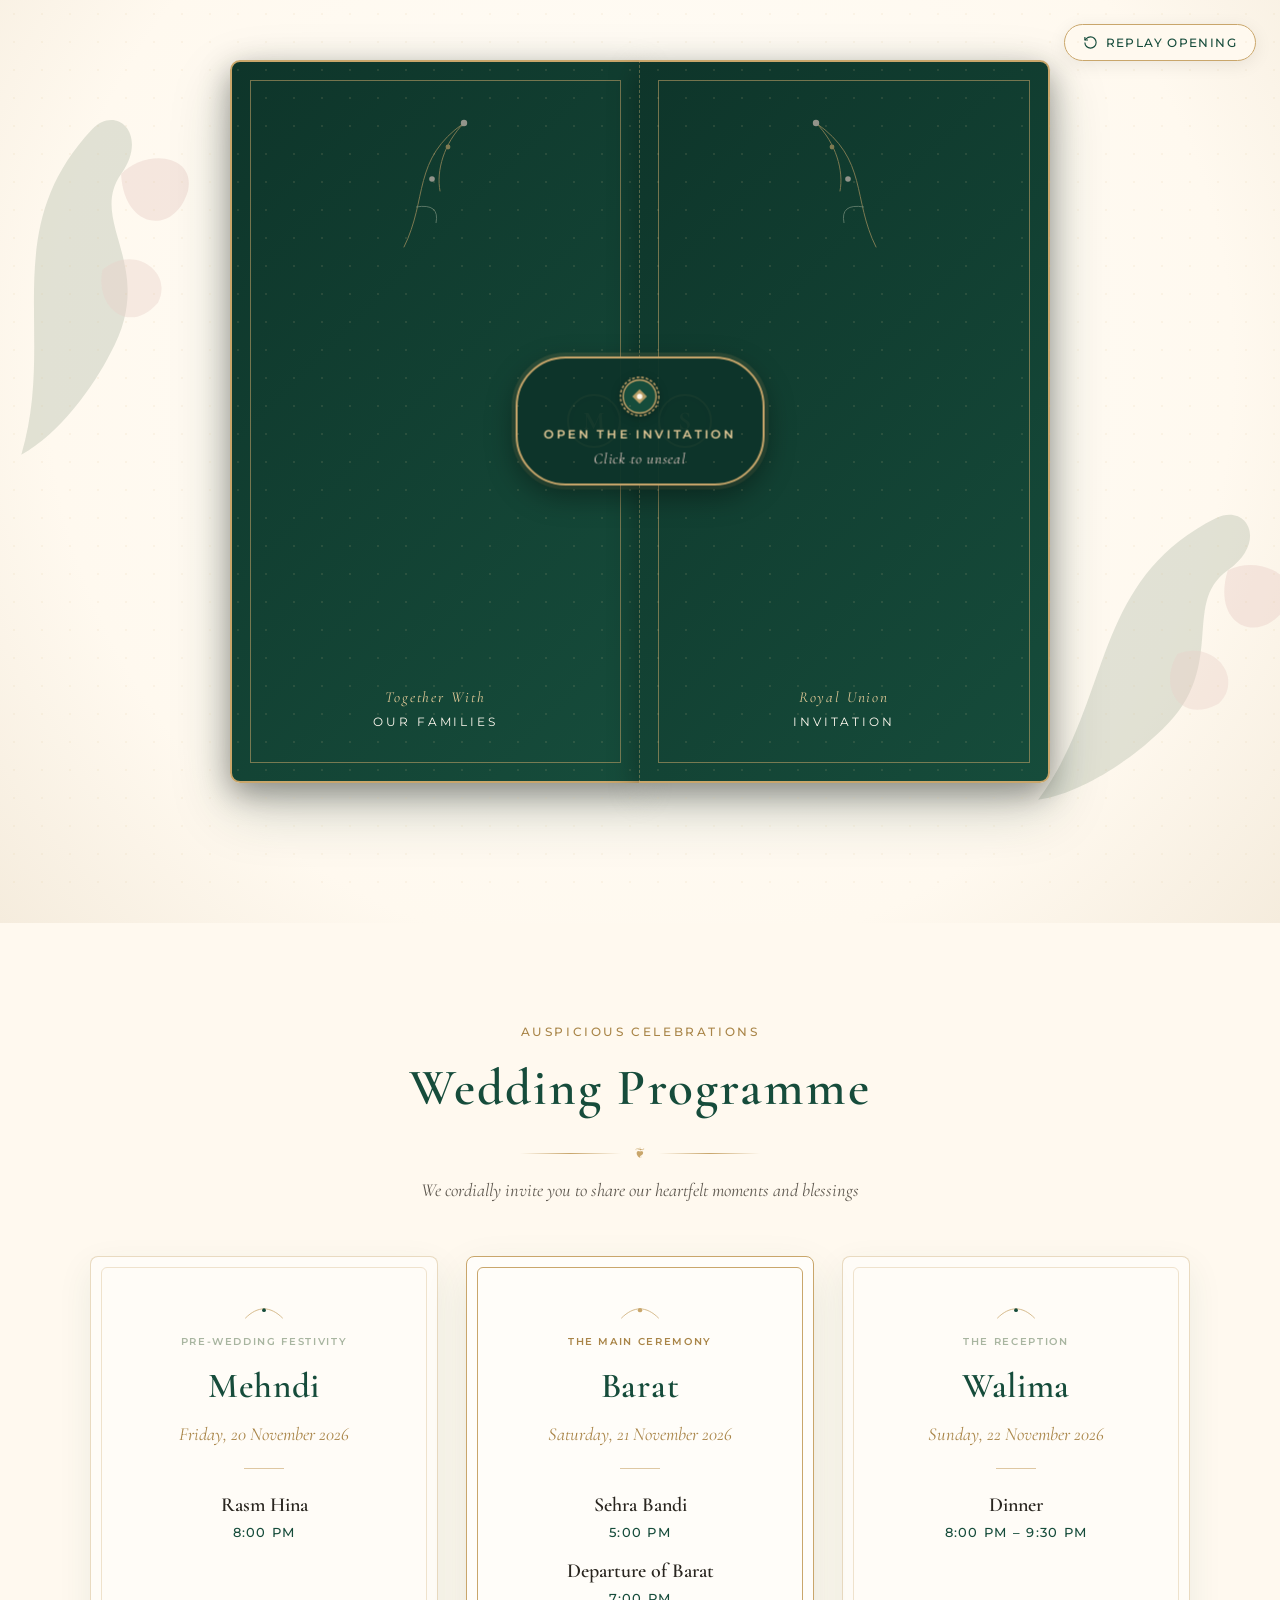
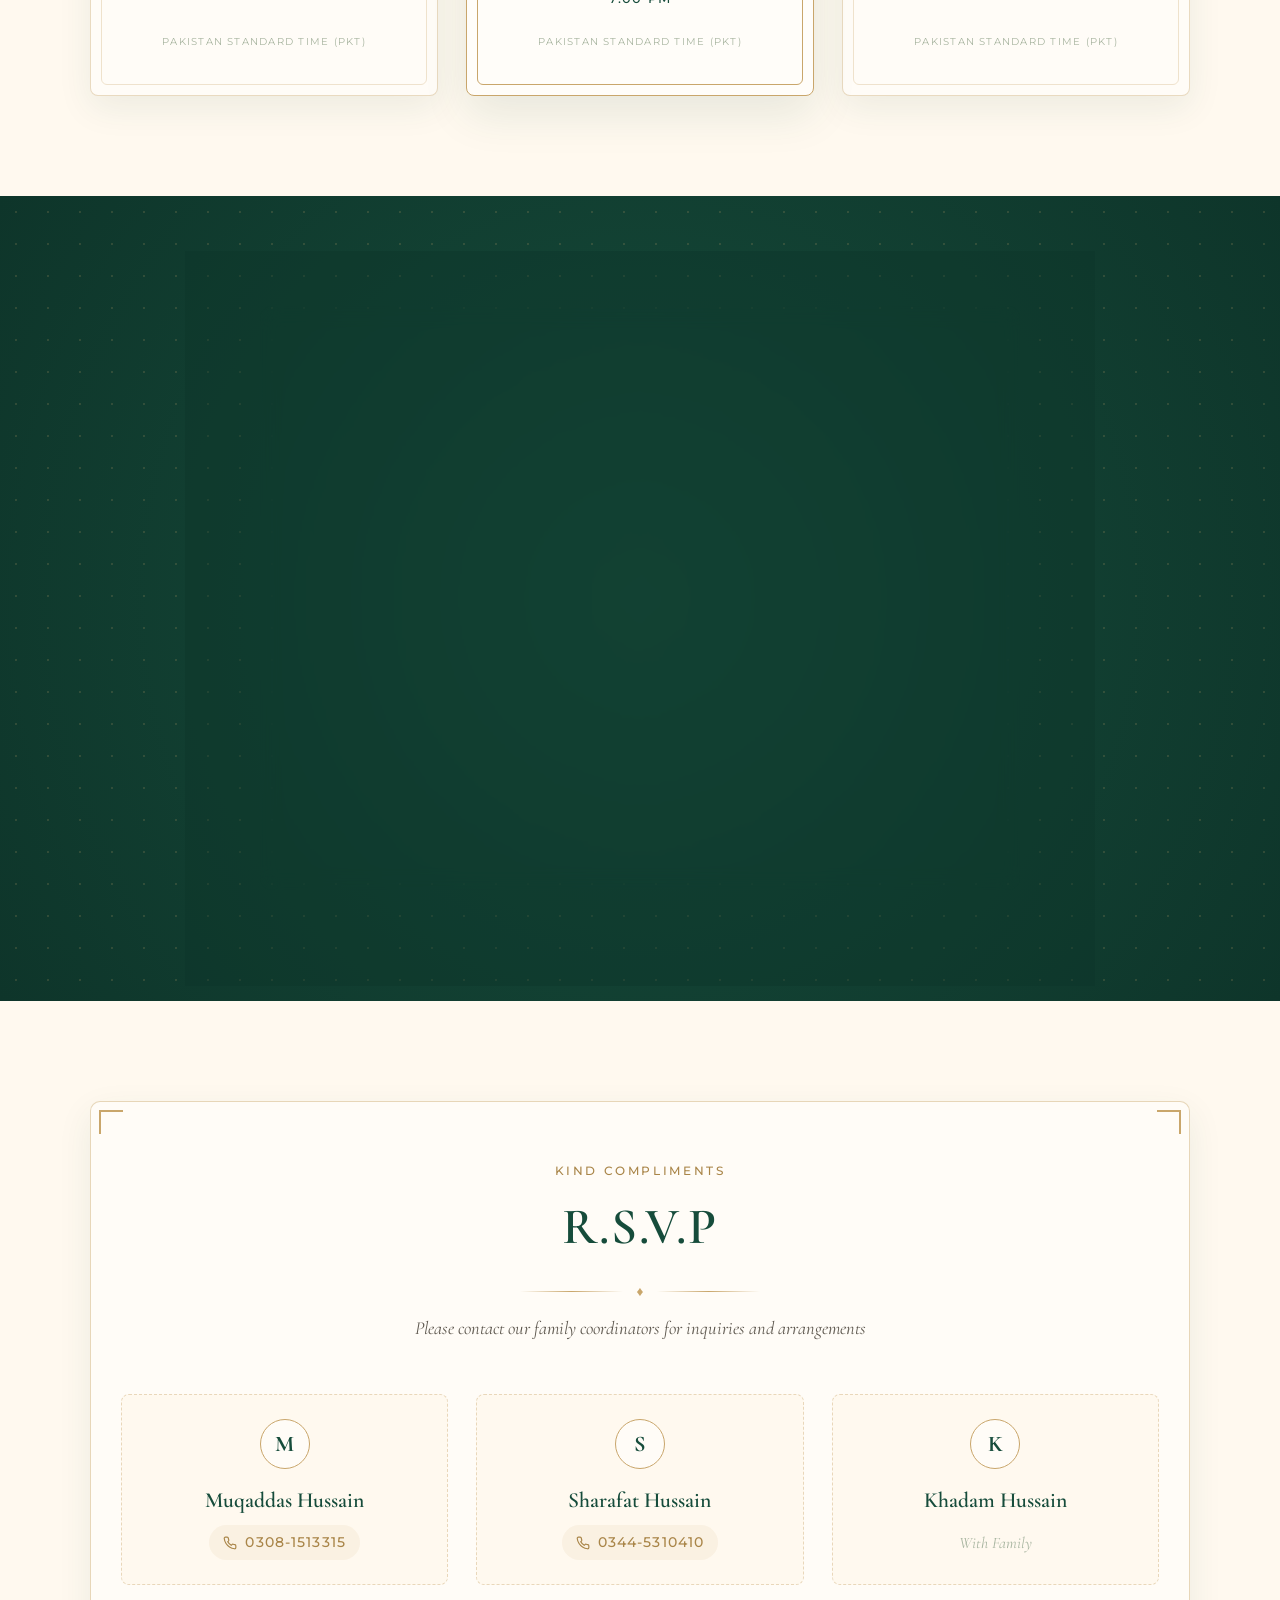
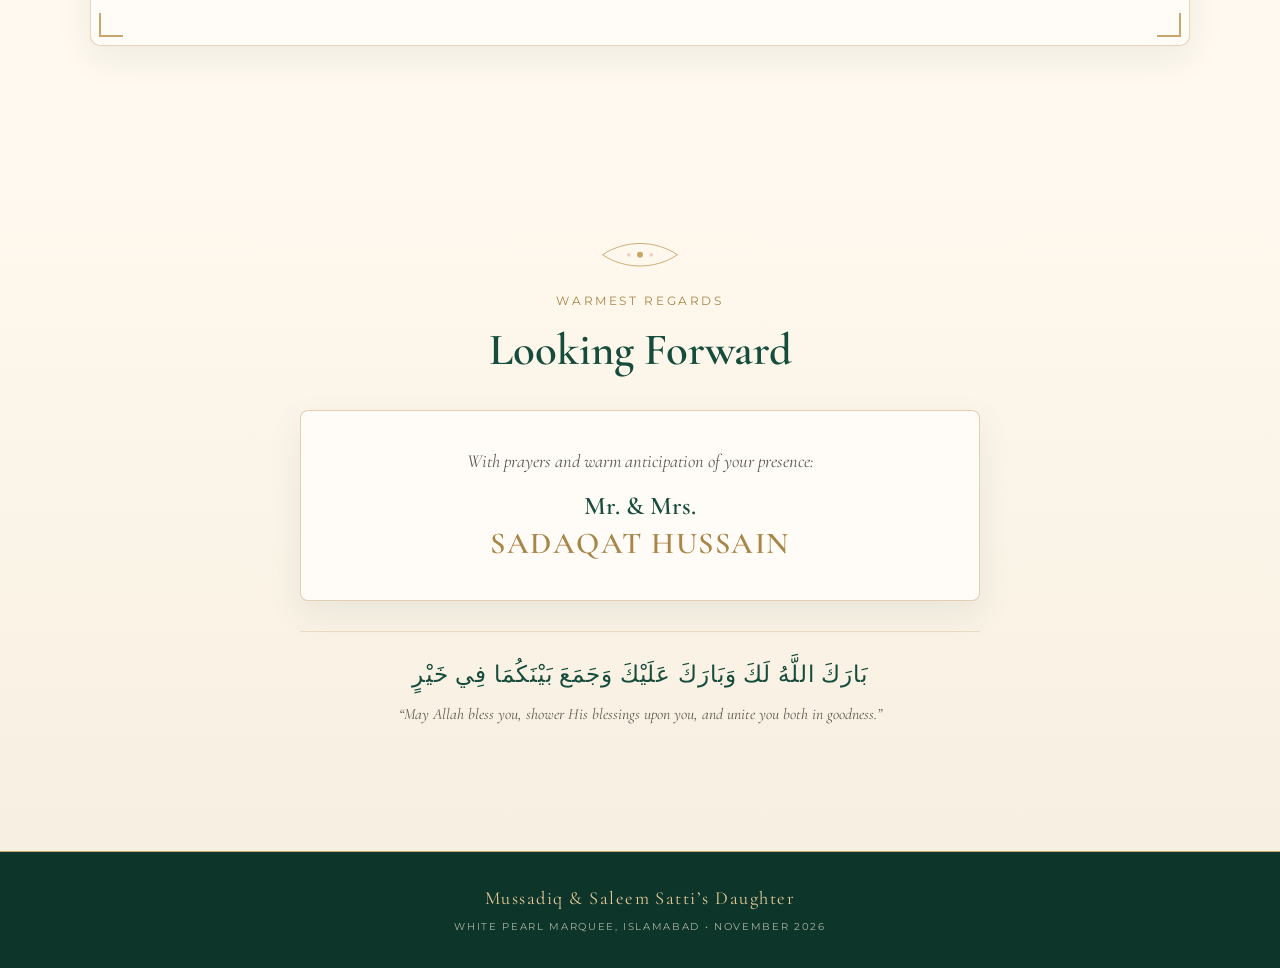
==== public/standalone.html @ 5879bff0 "feat: initialize luxury wedding invitation app Setup project foundation with Vite, React, TypeScript" ====
<!DOCTYPE html>
<html lang="en">
<head>
  <meta charset="UTF-8">
  <meta name="viewport" content="width=device-width, initial-scale=1.0">
  <title>Wedding Invitation — Mussadiq Hussain & D/o Saleem Satti</title>
  <meta name="description" content="Wedding invitation of Mussadiq Hussain and D/o Saleem Satti, hosted by Mr. & Mrs. Sadaqat Hussain in Islamabad.">
  
  <!-- Google Fonts -->
  <link rel="preconnect" href="https://fonts.googleapis.com">
  <link rel="preconnect" href="https://fonts.gstatic.com" crossorigin>
  <link href="https://fonts.googleapis.com/css2?family=Cormorant+Garamond:ital,wght@0,400;0,500;0,600;0,700;1,400&family=Great+Vibes&family=Montserrat:wght@300;400;500;600&display=swap" rel="stylesheet">
  
  <link rel="stylesheet" href="style.css">
</head>
<body>

  <!-- Floating Audio / Replay Accessibility Bar -->
  <aside class="action-dock" aria-label="Invitation controls">
    <button id="replayBtn" class="dock-btn" title="Replay Opening Invitation" aria-label="Replay invitation opening">
      <svg class="dock-icon" viewBox="0 0 24 24" fill="none" stroke="currentColor" stroke-width="1.8">
        <path d="M3 12a9 9 0 1 0 9-9 9.75 9.75 0 0 0-6.74 2.74L3 8"/>
        <path d="M3 3v5h5"/>
      </svg>
      <span>Replay Opening</span>
    </button>
  </aside>

  <!-- ========================================================
       SECTION 1: CINEMATIC 3D OPENING CARD & HERO
       ======================================================== -->
  <header class="hero-stage" id="heroStage">
    
    <!-- Botanical Parallax Ambient Flakes -->
    <div class="ambient-flora flora-left" aria-hidden="true">
      <svg viewBox="0 0 200 300" class="svg-flora">
        <path d="M20,280 C60,200 30,120 110,60 C130,45 150,70 125,95 C95,125 140,165 95,220 C80,240 50,270 20,280 Z" fill="#A8B5A0" opacity="0.35"/>
        <path d="M125,95 C145,80 180,90 170,115 C155,145 120,135 125,95 Z" fill="#E9CFC8" opacity="0.45"/>
        <path d="M100,160 C125,145 150,170 135,190 C110,210 90,185 100,160 Z" fill="#E9CFC8" opacity="0.4"/>
      </svg>
    </div>
    <div class="ambient-flora flora-right" aria-hidden="true">
      <svg viewBox="0 0 200 300" class="svg-flora">
        <path d="M180,280 C140,200 170,120 90,60 C70,45 50,70 75,95 C105,125 60,165 105,220 C120,240 150,270 180,280 Z" fill="#A8B5A0" opacity="0.35"/>
        <path d="M75,95 C55,80 20,90 30,115 C45,145 80,135 75,95 Z" fill="#E9CFC8" opacity="0.45"/>
        <path d="M100,160 C75,145 50,170 65,190 C90,210 110,185 100,160 Z" fill="#E9CFC8" opacity="0.4"/>
      </svg>
    </div>

    <div class="invitation-3d-wrapper">
      <div class="invitation-envelope" id="invitationEnvelope">
        
        <!-- INNER CARD (REVEALED CONTENT) -->
        <div class="card-interior" id="cardInterior">
          <div class="interior-border-outer">
            <div class="interior-border-inner">

              <!-- Corner Ornamental Filigrees -->
              <div class="corner-filigree top-left" aria-hidden="true">
                <svg viewBox="0 0 60 60"><path d="M5,5 L5,40 C5,20 20,5 40,5 L5,5 Z M12,12 L12,28 C15,18 18,15 28,12 L12,12 Z" fill="#C9A66B"/></svg>
              </div>
              <div class="corner-filigree top-right" aria-hidden="true">
                <svg viewBox="0 0 60 60"><path d="M55,5 L55,40 C55,20 40,5 20,5 L55,5 Z M48,12 L48,28 C45,18 42,15 32,12 L48,12 Z" fill="#C9A66B"/></svg>
              </div>
              <div class="corner-filigree bottom-left" aria-hidden="true">
                <svg viewBox="0 0 60 60"><path d="M5,55 L5,20 C5,40 20,55 40,55 L5,55 Z M12,48 L12,32 C15,42 18,45 28,48 L12,48 Z" fill="#C9A66B"/></svg>
              </div>
              <div class="corner-filigree bottom-right" aria-hidden="true">
                <svg viewBox="0 0 60 60"><path d="M55,55 L55,20 C55,40 40,55 20,55 L55,55 Z M48,48 L48,32 C45,42 42,45 32,48 L48,48 Z" fill="#C9A66B"/></svg>
              </div>

              <!-- Top Emblem & Bismillah Calligraphic Motif -->
              <div class="interior-header">
                <div class="arch-crest" aria-hidden="true">
                  <svg viewBox="0 0 140 40" class="arch-crest-svg">
                    <path d="M10,35 Q70,-10 130,35" fill="none" stroke="#C9A66B" stroke-width="1.5"/>
                    <path d="M25,35 Q70,0 115,35" fill="none" stroke="#A98548" stroke-width="0.8"/>
                    <circle cx="70" cy="12" r="3.5" fill="#C9A66B"/>
                    <circle cx="58" cy="15" r="2" fill="#A98548"/>
                    <circle cx="82" cy="15" r="2" fill="#A98548"/>
                  </svg>
                </div>
                <p class="bismillah-phrase">بِسْمِ اللهِ الرَّحْمٰنِ الرَّحِيْمِ</p>
                <p class="bismillah-trans">In the name of Allah, the Most Gracious, the Most Merciful</p>
              </div>

              <!-- Hosts & Formal Invite -->
              <div class="interior-hosts">
                <h2 class="host-title">Mr. &amp; Mrs. Sadaqat Hussain</h2>
                <div class="gold-divider-gem" aria-hidden="true">
                  <span class="gold-line"></span>
                  <span class="gem-symbol">♦</span>
                  <span class="gold-line"></span>
                </div>
                <p class="invite-sentence">
                  Request the pleasure of your company at the wedding ceremony of their beloved Son
                </p>
              </div>

              <!-- Couple Presentation -->
              <div class="couple-spotlight">
                <h1 class="groom-name">Mussadiq Hussain</h1>
                <div class="connector-oval">
                  <span class="connector-text">with</span>
                </div>
                <h2 class="bride-name">D/o Saleem Satti</h2>
              </div>

              <!-- Invitation Footnote -->
              <div class="interior-footer-note">
                <p class="venue-brief">White Pearl Marquee • Islamabad</p>
                <p class="date-brief">20 – 22 November 2026</p>
              </div>

            </div>
          </div>
        </div>

        <!-- LEFT HINGED DOOR PANEL -->
        <div class="card-door door-left" id="doorLeft">
          <div class="door-inner-pattern">
            <div class="door-gold-frame">
              
              <!-- Subtle Botanical Flourish Inside Door -->
              <div class="door-flora-art" aria-hidden="true">
                <svg viewBox="0 0 100 180" class="door-flora-svg">
                  <path d="M10,170 C40,110 20,60 85,15 C60,40 50,75 55,100" fill="none" stroke="#C9A66B" stroke-width="1.2" stroke-linecap="round"/>
                  <circle cx="85" cy="15" r="4" fill="#E9CFC8"/>
                  <circle cx="65" cy="45" r="3" fill="#C9A66B"/>
                  <circle cx="45" cy="85" r="3.5" fill="#E9CFC8"/>
                  <path d="M25,120 Q55,115 50,140" fill="none" stroke="#A8B5A0" stroke-width="1"/>
                </svg>
              </div>

              <div class="door-seal-half seal-left">
                <div class="seal-circle">
                  <span class="seal-letter">M</span>
                </div>
              </div>

              <div class="door-text-block">
                <span class="door-sub">Together With</span>
                <span class="door-main">Our Families</span>
              </div>

            </div>
          </div>
        </div>

        <!-- RIGHT HINGED DOOR PANEL -->
        <div class="card-door door-right" id="doorRight">
          <div class="door-inner-pattern">
            <div class="door-gold-frame">

              <!-- Subtle Botanical Flourish Inside Door -->
              <div class="door-flora-art flip-h" aria-hidden="true">
                <svg viewBox="0 0 100 180" class="door-flora-svg">
                  <path d="M10,170 C40,110 20,60 85,15 C60,40 50,75 55,100" fill="none" stroke="#C9A66B" stroke-width="1.2" stroke-linecap="round"/>
                  <circle cx="85" cy="15" r="4" fill="#E9CFC8"/>
                  <circle cx="65" cy="45" r="3" fill="#C9A66B"/>
                  <circle cx="45" cy="85" r="3.5" fill="#E9CFC8"/>
                  <path d="M25,120 Q55,115 50,140" fill="none" stroke="#A8B5A0" stroke-width="1"/>
                </svg>
              </div>

              <div class="door-seal-half seal-right">
                <div class="seal-circle">
                  <span class="seal-letter">S</span>
                </div>
              </div>

              <div class="door-text-block">
                <span class="door-sub">Royal Union</span>
                <span class="door-main">Invitation</span>
              </div>

            </div>
          </div>
        </div>

        <!-- INTERACTIVE OPEN TRIGGER BUTTON (ON TOP OF CLOSED DOORS) -->
        <div class="card-lock-trigger" id="cardLockTrigger">
          <button id="openDoorBtn" class="open-card-btn" aria-label="Open the wedding invitation card">
            <span class="btn-emboss">
              <svg class="wax-seal-icon" viewBox="0 0 48 48" aria-hidden="true">
                <circle cx="24" cy="24" r="21" fill="none" stroke="#C9A66B" stroke-width="1.5" stroke-dasharray="3 2"/>
                <circle cx="24" cy="24" r="18" fill="#164C3B" stroke="#C9A66B" stroke-width="1.5"/>
                <path d="M16,24 L24,16 L32,24 L24,32 Z" fill="#C9A66B" opacity="0.9"/>
                <circle cx="24" cy="24" r="3" fill="#FFF9EF"/>
              </svg>
              <span class="btn-primary-text">OPEN THE INVITATION</span>
              <span class="btn-subtitle">Click to unseal</span>
            </span>
          </button>
        </div>

      </div>
    </div>

    <!-- Scroll Indicator (Visible after Opening) -->
    <div class="scroll-cue" id="scrollCue" aria-hidden="true">
      <span class="cue-label">Explore Programme</span>
      <div class="cue-chevron">
        <svg viewBox="0 0 24 24" fill="none" stroke="#C9A66B" stroke-width="2">
          <path d="M6 9l6 6 6-6"/>
        </svg>
      </div>
    </div>
  </header>


  <!-- ========================================================
       SECTION 2: WEDDING PROGRAMME
       ======================================================== -->
  <main>
    <section class="section-programme" id="programme">
      <div class="container">
        
        <div class="section-title-wrap reveal-up">
          <span class="section-eyebrow">Auspicious Celebrations</span>
          <h2 class="section-heading">Wedding Programme</h2>
          <div class="gold-divider-gem" aria-hidden="true">
            <span class="gold-line"></span>
            <span class="gem-symbol">❦</span>
            <span class="gold-line"></span>
          </div>
          <p class="section-subtitle">We cordially invite you to share our heartfelt moments and blessings</p>
        </div>

        <div class="timeline-grid">
          
          <!-- Event 1: Mehndi -->
          <article class="event-card reveal-stagger">
            <div class="event-card-inner">
              <div class="event-header-ornament" aria-hidden="true">
                <svg viewBox="0 0 80 30" class="mini-crest">
                  <path d="M10,25 C30,5 50,5 70,25" fill="none" stroke="#C9A66B" stroke-width="1.2"/>
                  <circle cx="40" cy="12" r="3" fill="#164C3B"/>
                </svg>
              </div>
              <span class="event-badge">Pre-Wedding Festivity</span>
              <h3 class="event-name">Mehndi</h3>
              <p class="event-date">Friday, 20 November 2026</p>
              
              <div class="event-divider" aria-hidden="true"></div>

              <div class="event-schedule">
                <div class="schedule-row">
                  <span class="activity-name">Rasm Hina</span>
                  <span class="activity-time">8:00 PM</span>
                </div>
              </div>

              <p class="event-timezone">Pakistan Standard Time (PKT)</p>
            </div>
          </article>

          <!-- Event 2: Barat -->
          <article class="event-card event-card-featured reveal-stagger">
            <div class="event-card-inner">
              <div class="event-header-ornament" aria-hidden="true">
                <svg viewBox="0 0 80 30" class="mini-crest">
                  <path d="M10,25 C30,5 50,5 70,25" fill="none" stroke="#C9A66B" stroke-width="1.2"/>
                  <circle cx="40" cy="12" r="3.5" fill="#C9A66B"/>
                </svg>
              </div>
              <span class="event-badge badge-gold">The Main Ceremony</span>
              <h3 class="event-name">Barat</h3>
              <p class="event-date">Saturday, 21 November 2026</p>
              
              <div class="event-divider" aria-hidden="true"></div>

              <div class="event-schedule">
                <div class="schedule-row">
                  <span class="activity-name">Sehra Bandi</span>
                  <span class="activity-time">5:00 PM</span>
                </div>
                <div class="schedule-row">
                  <span class="activity-name">Departure of Barat</span>
                  <span class="activity-time">7:00 PM</span>
                </div>
              </div>

              <p class="event-timezone">Pakistan Standard Time (PKT)</p>
            </div>
          </article>

          <!-- Event 3: Walima -->
          <article class="event-card reveal-stagger">
            <div class="event-card-inner">
              <div class="event-header-ornament" aria-hidden="true">
                <svg viewBox="0 0 80 30" class="mini-crest">
                  <path d="M10,25 C30,5 50,5 70,25" fill="none" stroke="#C9A66B" stroke-width="1.2"/>
                  <circle cx="40" cy="12" r="3" fill="#164C3B"/>
                </svg>
              </div>
              <span class="event-badge">The Reception</span>
              <h3 class="event-name">Walima</h3>
              <p class="event-date">Sunday, 22 November 2026</p>
              
              <div class="event-divider" aria-hidden="true"></div>

              <div class="event-schedule">
                <div class="schedule-row">
                  <span class="activity-name">Dinner</span>
                  <span class="activity-time">8:00 PM – 9:30 PM</span>
                </div>
              </div>

              <p class="event-timezone">Pakistan Standard Time (PKT)</p>
            </div>
          </article>

        </div>
      </div>
    </section>

    <!-- ========================================================
         SECTION 3: VENUE HIGHLIGHT (ROYAL EMERALD)
         ======================================================== -->
    <section class="section-venue" id="venue">
      <div class="container venue-container">

        <div class="venue-content-box reveal-scale">
          <!-- Architectural Pavilion Icon -->
          <div class="venue-emblem" aria-hidden="true">
            <svg viewBox="0 0 100 100" class="venue-svg">
              <path d="M50,12 L85,38 L85,42 L15,42 L15,38 Z" fill="none" stroke="#C9A66B" stroke-width="1.8"/>
              <path d="M22,42 L22,82 M36,42 L36,82 M50,42 L50,82 M64,42 L64,82 M78,42 L78,82" stroke="#C9A66B" stroke-width="1.4"/>
              <path d="M10,82 L90,82 L95,88 L5,88 Z" fill="#C9A66B"/>
              <circle cx="50" cy="28" r="4.5" fill="#FFF9EF"/>
              <path d="M50,8 L50,14" stroke="#C9A66B" stroke-width="2"/>
            </svg>
          </div>

          <span class="venue-eyebrow">The Destination</span>
          <h2 class="venue-title">White Pearl Marquee</h2>
          
          <div class="gold-divider-gem" aria-hidden="true">
            <span class="gold-line line-light"></span>
            <span class="gem-symbol gem-light">✦</span>
            <span class="gold-line line-light"></span>
          </div>

          <address class="venue-address">
            Company Road Banigala Islamabad
          </address>

          <p class="venue-note">
            Join us in the scenic serenity of Banigala for an unforgettable celebration under the chandeliers.
          </p>

          <div class="venue-cta-wrap">
            <a href="https://www.google.com/maps/search/?api=1&query=White+Pearl+Marquee+Company+Road+Banigala+Islamabad" 
               target="_blank" 
               rel="noopener noreferrer" 
               class="btn-gold-outline"
               aria-label="View White Pearl Marquee on Google Maps">
              <svg class="map-icon" viewBox="0 0 24 24" fill="none" stroke="currentColor" stroke-width="1.8" aria-hidden="true">
                <path d="M12 2C8.13 2 5 5.13 5 9c0 5.25 7 13 7 13s7-7.75 7-13c0-3.87-3.13-7-7-7z"/>
                <circle cx="12" cy="9" r="2.5"/>
              </svg>
              <span>VIEW VENUE ON GOOGLE MAPS</span>
            </a>
          </div>
        </div>

      </div>
    </section>

    <!-- ========================================================
         SECTION 4: RSVP SECTION
         ======================================================== -->
    <section class="section-rsvp" id="rsvp">
      <div class="container">
        
        <div class="rsvp-frame reveal-up">
          <!-- Corner Accents -->
          <span class="frame-edge fe-tl" aria-hidden="true"></span>
          <span class="frame-edge fe-tr" aria-hidden="true"></span>
          <span class="frame-edge fe-bl" aria-hidden="true"></span>
          <span class="frame-edge fe-br" aria-hidden="true"></span>

          <div class="section-title-wrap">
            <span class="section-eyebrow">Kind Compliments</span>
            <h2 class="section-heading">R.S.V.P</h2>
            <div class="gold-divider-gem" aria-hidden="true">
              <span class="gold-line"></span>
              <span class="gem-symbol">♦</span>
              <span class="gold-line"></span>
            </div>
            <p class="section-subtitle">Please contact our family coordinators for inquiries and arrangements</p>
          </div>

          <div class="rsvp-grid">
            
            <!-- Contact 1 -->
            <div class="rsvp-card reveal-stagger">
              <div class="rsvp-avatar" aria-hidden="true">
                <span class="avatar-letter">M</span>
              </div>
              <h3 class="rsvp-name">Muqaddas Hussain</h3>
              <a href="tel:03081513315" class="rsvp-tel-link" aria-label="Call Muqaddas Hussain at 0308-1513315">
                <svg class="phone-icon" viewBox="0 0 24 24" fill="none" stroke="currentColor" stroke-width="2" aria-hidden="true">
                  <path d="M22 16.92v3a2 2 0 0 1-2.18 2 19.79 19.79 0 0 1-8.63-3.07 19.5 19.5 0 0 1-6-6 19.79 19.79 0 0 1-3.07-8.67A2 2 0 0 1 4.11 2h3a2 2 0 0 1 2 1.72 12.84 12.84 0 0 0 .7 2.81 2 2 0 0 1-.45 2.11L8.09 9.91a16 16 0 0 0 6 6l1.27-1.27a2 2 0 0 1 2.11-.45 12.84 12.84 0 0 0 2.81.7A2 2 0 0 1 22 16.92z"/>
                </svg>
                <span>0308-1513315</span>
              </a>
            </div>

            <!-- Contact 2 -->
            <div class="rsvp-card reveal-stagger">
              <div class="rsvp-avatar" aria-hidden="true">
                <span class="avatar-letter">S</span>
              </div>
              <h3 class="rsvp-name">Sharafat Hussain</h3>
              <a href="tel:03445310410" class="rsvp-tel-link" aria-label="Call Sharafat Hussain at 0344-5310410">
                <svg class="phone-icon" viewBox="0 0 24 24" fill="none" stroke="currentColor" stroke-width="2" aria-hidden="true">
                  <path d="M22 16.92v3a2 2 0 0 1-2.18 2 19.79 19.79 0 0 1-8.63-3.07 19.5 19.5 0 0 1-6-6 19.79 19.79 0 0 1-3.07-8.67A2 2 0 0 1 4.11 2h3a2 2 0 0 1 2 1.72 12.84 12.84 0 0 0 .7 2.81 2 2 0 0 1-.45 2.11L8.09 9.91a16 16 0 0 0 6 6l1.27-1.27a2 2 0 0 1 2.11-.45 12.84 12.84 0 0 0 2.81.7A2 2 0 0 1 22 16.92z"/>
                </svg>
                <span>0344-5310410</span>
              </a>
            </div>

            <!-- Contact 3 (No phone per original document) -->
            <div class="rsvp-card reveal-stagger">
              <div class="rsvp-avatar" aria-hidden="true">
                <span class="avatar-letter">K</span>
              </div>
              <h3 class="rsvp-name">Khadam Hussain</h3>
              <p class="rsvp-honorific">With Family</p>
            </div>

          </div>

        </div>

      </div>
    </section>

    <!-- ========================================================
         SECTION 5: FAMILY GREETING & FORMAL CLOSING
         ======================================================== -->
    <section class="section-greeting" id="familyGreeting">
      <div class="container greeting-container reveal-up">

        <div class="greeting-ornament" aria-hidden="true">
          <svg viewBox="0 0 120 50" class="greeting-svg">
            <path d="M10,25 C40,5 80,5 110,25 C80,45 40,45 10,25 Z" fill="none" stroke="#C9A66B" stroke-width="1.2"/>
            <circle cx="60" cy="25" r="4" fill="#C9A66B"/>
            <circle cx="45" cy="25" r="2.5" fill="#E9CFC8"/>
            <circle cx="75" cy="25" r="2.5" fill="#E9CFC8"/>
          </svg>
        </div>

        <span class="greeting-eyebrow">Warmest Regards</span>
        <h2 class="greeting-heading">Looking Forward</h2>

        <div class="greeting-card">
          <p class="greeting-lead">With prayers and warm anticipation of your presence:</p>
          <p class="greeting-hosts">
            Mr. &amp; Mrs.<br>
            <span class="hosts-highlight">Sadaqat Hussain</span>
          </p>
        </div>

        <div class="duas-box">
          <p class="dua-arabic">بَارَكَ اللَّهُ لَكَ وَبَارَكَ عَلَيْكَ وَجَمَعَ بَيْنَكُمَا فِي خَيْرٍ</p>
          <p class="dua-english">“May Allah bless you, shower His blessings upon you, and unite you both in goodness.”</p>
        </div>

      </div>
    </section>
  </main>

  <!-- ========================================================
       FOOTER
       ======================================================== -->
  <footer class="site-footer">
    <div class="container footer-container">
      <p class="footer-couple">Mussadiq &amp; Saleem Satti’s Daughter</p>
      <p class="footer-copy">White Pearl Marquee, Islamabad • November 2026</p>
    </div>
  </footer>

  <script src="script.js"></script>
</body>
</html>
---- public/style.css ----
/* ==========================================================================
   LUXURY WEDDING INVITATION — STYLESHEET
   Colors:
   - Ivory: #FFF9EF
   - Champagne Gold: #C9A66B
   - Antique Gold: #A98548
   - Deep Emerald: #164C3B
   - Royal Green: #0E352A
   - Muted Sage: #A8B5A0
   - Soft Blush: #E9CFC8
   - Dark Text: #29251F
   ========================================================================== */

:root {
  --ivory: #FFF9EF;
  --ivory-light: #FFFCF7;
  --ivory-warm: #F7EFE1;
  --gold: #C9A66B;
  --gold-dark: #A98548;
  --gold-light: #E3CA98;
  --emerald: #164C3B;
  --royal-green: #0E352A;
  --sage: #A8B5A0;
  --blush: #E9CFC8;
  --text-dark: #29251F;
  --text-muted: #5E584F;
  --white: #FFFFFF;
  
  --font-heading: 'Cormorant Garamond', Georgia, serif;
  --font-script: 'Great Vibes', cursive;
  --font-ui: 'Montserrat', -apple-system, BlinkMacSystemFont, sans-serif;
  
  --transition-smooth: cubic-bezier(0.22, 1, 0.36, 1);
  --shadow-subtle: 0 12px 35px rgba(22, 76, 59, 0.08);
  --shadow-card: 0 24px 60px rgba(14, 53, 42, 0.22);
}

/* Base & Reset */
*, *::before, *::after {
  box-sizing: border-box;
  margin: 0;
  padding: 0;
}

html {
  scroll-behavior: smooth;
  font-size: 16px;
  background-color: var(--ivory);
  color: var(--text-dark);
}

body {
  font-family: var(--font-heading);
  background-color: var(--ivory);
  color: var(--text-dark);
  line-height: 1.6;
  overflow-x: hidden;
  position: relative;
  -webkit-font-smoothing: antialiased;
  -moz-osx-font-smoothing: grayscale;
}

/* Subtle Realistic Paper Texture Overlay */
body::before {
  content: "";
  position: fixed;
  inset: 0;
  pointer-events: none;
  background-image: radial-gradient(var(--gold-light) 0.75px, transparent 0.75px);
  background-size: 28px 28px;
  opacity: 0.12;
  z-index: 999;
}

a {
  color: inherit;
  text-decoration: none;
}

img, svg {
  display: block;
  max-width: 100%;
}

.container {
  width: 92%;
  max-width: 1100px;
  margin-inline: auto;
}

/* FLOATING ACTION DOCK (REPLAY) */
.action-dock {
  position: fixed;
  top: 24px;
  right: 24px;
  z-index: 100;
}

.dock-btn {
  display: inline-flex;
  align-items: center;
  gap: 8px;
  padding: 10px 18px;
  background: rgba(255, 249, 239, 0.92);
  backdrop-filter: blur(8px);
  border: 1px solid var(--gold);
  border-radius: 30px;
  color: var(--emerald);
  font-family: var(--font-ui);
  font-size: 0.72rem;
  font-weight: 500;
  letter-spacing: 0.12em;
  text-transform: uppercase;
  cursor: pointer;
  box-shadow: 0 4px 18px rgba(0, 0, 0, 0.08);
  transition: all 0.3s var(--transition-smooth);
}

.dock-btn:hover, .dock-btn:focus-visible {
  background: var(--emerald);
  color: var(--ivory);
  border-color: var(--emerald);
  transform: translateY(-2px);
  box-shadow: 0 8px 24px rgba(22, 76, 59, 0.25);
  outline: none;
}

.dock-icon {
  width: 15px;
  height: 15px;
}

/* SECTION 1: HERO & 3D FOLDING INVITATION CARD */
.hero-stage {
  min-height: 100vh;
  min-height: 100dvh;
  position: relative;
  display: flex;
  flex-direction: column;
  align-items: center;
  justify-content: center;
  padding: 60px 16px;
  overflow: hidden;
  background: radial-gradient(circle at 50% 40%, #FFFDF8 0%, var(--ivory) 70%, #F5ECDD 100%);
}

.ambient-flora {
  position: absolute;
  width: 280px;
  height: 420px;
  pointer-events: none;
  z-index: 1;
}

.flora-left {
  top: 5%;
  left: -40px;
  transform: rotate(-10deg);
}

.flora-right {
  bottom: 8%;
  right: -40px;
  transform: scaleX(-1) rotate(-10deg);
}

/* 3D Perspective Stage */
.invitation-3d-wrapper {
  perspective: 1600px;
  width: 100%;
  max-width: 820px;
  margin-inline: auto;
  position: relative;
  z-index: 5;
}

.invitation-envelope {
  position: relative;
  width: 100%;
  min-height: 640px;
  border-radius: 12px;
  box-shadow: var(--shadow-card);
  transform-style: preserve-3d;
  background-color: var(--ivory-light);
}

/* --- THE REVEALED INTERIOR CARD --- */
.card-interior {
  position: relative;
  width: 100%;
  height: 100%;
  min-height: 640px;
  background-color: var(--ivory-light);
  border-radius: 12px;
  padding: 16px;
  display: flex;
  flex-direction: column;
  justify-content: center;
  align-items: center;
  opacity: 0.95;
  transition: opacity 1.2s ease 0.4s;
}

.interior-border-outer {
  width: 100%;
  height: 100%;
  padding: 8px;
  border: 1px solid rgba(201, 166, 107, 0.45);
  border-radius: 8px;
}

.interior-border-inner {
  width: 100%;
  height: 100%;
  position: relative;
  padding: 40px 32px;
  border: 1.5px solid var(--gold);
  border-radius: 6px;
  text-align: center;
  display: flex;
  flex-direction: column;
  align-items: center;
  justify-content: center;
}

/* Interior Filigrees */
.corner-filigree {
  position: absolute;
  width: 44px;
  height: 44px;
  pointer-events: none;
}
.corner-filigree.top-left { top: 6px; left: 6px; }
.corner-filigree.top-right { top: 6px; right: 6px; }
.corner-filigree.bottom-left { bottom: 6px; left: 6px; }
.corner-filigree.bottom-right { bottom: 6px; right: 6px; }

/* Bismillah & Arch */
.interior-header {
  margin-bottom: 20px;
}
.arch-crest-svg {
  width: 120px;
  height: 32px;
  margin: 0 auto 6px;
}
.bismillah-phrase {
  font-size: 1.4rem;
  letter-spacing: 0.04em;
  color: var(--gold-dark);
  font-family: serif;
}
.bismillah-trans {
  font-family: var(--font-ui);
  font-size: 0.65rem;
  letter-spacing: 0.14em;
  text-transform: uppercase;
  color: var(--sage);
  margin-top: 4px;
}

/* Hosts */
.interior-hosts {
  max-width: 600px;
  margin-bottom: 22px;
}
.host-title {
  font-size: clamp(1.4rem, 2.5vw, 1.85rem);
  font-weight: 600;
  color: var(--emerald);
  letter-spacing: 0.05em;
  text-transform: uppercase;
}
.invite-sentence {
  font-size: clamp(1.05rem, 1.8vw, 1.25rem);
  font-style: italic;
  color: var(--text-muted);
  line-height: 1.5;
  margin-top: 6px;
}

/* Couple Spotlight */
.couple-spotlight {
  margin: 10px 0 26px;
}
.groom-name {
  font-family: var(--font-script);
  font-size: clamp(2.8rem, 6.5vw, 4.8rem);
  font-weight: 400;
  line-height: 1.05;
  color: var(--emerald);
  text-shadow: 1px 1px 0 rgba(201, 166, 107, 0.4);
}
.connector-oval {
  display: inline-flex;
  align-items: center;
  justify-content: center;
  padding: 3px 22px;
  margin: 10px auto;
  border: 1px solid var(--gold);
  border-radius: 50px;
  background: rgba(255, 249, 239, 0.95);
}
.connector-text {
  font-family: var(--font-heading);
  font-size: 1.15rem;
  font-style: italic;
  color: var(--gold-dark);
  letter-spacing: 0.06em;
}
.bride-name {
  font-family: var(--font-heading);
  font-size: clamp(1.5rem, 3vw, 2.3rem);
  font-weight: 600;
  letter-spacing: 0.05em;
  color: var(--emerald);
  margin-top: 4px;
}

/* Card Footnote */
.interior-footer-note {
  border-top: 1px solid rgba(201, 166, 107, 0.35);
  padding-top: 14px;
  margin-top: 4px;
  width: 80%;
  max-width: 440px;
}
.venue-brief {
  font-family: var(--font-ui);
  font-size: 0.72rem;
  letter-spacing: 0.16em;
  text-transform: uppercase;
  color: var(--gold-dark);
  font-weight: 600;
}
.date-brief {
  font-family: var(--font-heading);
  font-size: 1.05rem;
  color: var(--text-muted);
  font-style: italic;
}

/* --- THE TWO 3D FOLDING DOORS --- */
.card-door {
  position: absolute;
  top: 0;
  bottom: 0;
  width: 50.15%;
  height: 100%;
  z-index: 10;
  background: linear-gradient(135deg, var(--royal-green) 0%, var(--emerald) 100%);
  border: 2px solid var(--gold);
  border-radius: 10px;
  box-shadow: 0 10px 30px rgba(0, 0, 0, 0.35);
  transform-style: preserve-3d;
  backface-visibility: hidden;
  transition: transform 1.8s var(--transition-smooth), box-shadow 1.8s ease;
  overflow: hidden;
}

.door-left {
  left: 0;
  transform-origin: left center;
  border-top-right-radius: 0;
  border-bottom-right-radius: 0;
}

.door-right {
  right: 0;
  transform-origin: right center;
  border-top-left-radius: 0;
  border-bottom-left-radius: 0;
  border-left: 1px dashed rgba(201, 166, 107, 0.4);
}

.door-inner-pattern {
  width: 100%;
  height: 100%;
  padding: 18px;
  display: flex;
  flex-direction: column;
}

.door-gold-frame {
  width: 100%;
  height: 100%;
  border: 1px solid rgba(201, 166, 107, 0.55);
  position: relative;
  display: flex;
  flex-direction: column;
  justify-content: space-between;
  align-items: center;
  padding: 30px 16px;
}

.door-flora-art {
  width: 80px;
  height: 140px;
  opacity: 0.6;
}
.flip-h {
  transform: scaleX(-1);
}

.door-text-block {
  text-align: center;
  z-index: 2;
}
.door-sub {
  display: block;
  font-family: var(--font-heading);
  font-size: 0.95rem;
  letter-spacing: 0.12em;
  font-style: italic;
  color: var(--gold-light);
}
.door-main {
  display: block;
  font-family: var(--font-ui);
  font-size: 0.72rem;
  letter-spacing: 0.25em;
  text-transform: uppercase;
  color: var(--ivory);
  margin-top: 4px;
}

/* Split Monogram Seal on Closed Doors */
.door-seal-half {
  position: absolute;
  top: 50%;
  transform: translateY(-50%);
  width: 60px;
  height: 90px;
  display: flex;
  align-items: center;
  z-index: 5;
}
.seal-left {
  right: -1px;
  justify-content: flex-end;
}
.seal-right {
  left: -1px;
  justify-content: flex-start;
}
.seal-circle {
  width: 54px;
  height: 54px;
  border: 2px solid var(--gold);
  border-radius: 50%;
  background: var(--royal-green);
  display: flex;
  align-items: center;
  justify-content: center;
  box-shadow: inset 0 0 10px rgba(0,0,0,0.5);
}
.seal-letter {
  font-family: var(--font-heading);
  font-size: 1.6rem;
  font-weight: 700;
  color: var(--gold);
}

/* --- INTERACTIVE OPEN LOCK / TRIGGER --- */
.card-lock-trigger {
  position: absolute;
  top: 50%;
  left: 50%;
  transform: translate(-50%, -50%);
  z-index: 25;
  transition: opacity 0.6s ease, transform 0.6s ease, visibility 0.6s;
}

.open-card-btn {
  background: transparent;
  border: none;
  cursor: pointer;
  outline: none;
  padding: 0;
}

.btn-emboss {
  display: flex;
  flex-direction: column;
  align-items: center;
  gap: 8px;
  padding: 16px 26px;
  background: rgba(14, 53, 42, 0.96);
  border: 2px solid var(--gold);
  border-radius: 50px;
  box-shadow: 0 10px 30px rgba(0, 0, 0, 0.4), 0 0 0 4px rgba(201, 166, 107, 0.15);
  transition: all 0.4s var(--transition-smooth);
}

.wax-seal-icon {
  width: 44px;
  height: 44px;
  filter: drop-shadow(0 2px 4px rgba(0,0,0,0.3));
}

.btn-primary-text {
  font-family: var(--font-ui);
  font-size: 0.76rem;
  letter-spacing: 0.22em;
  font-weight: 600;
  color: var(--gold-light);
  text-transform: uppercase;
}

.btn-subtitle {
  font-family: var(--font-heading);
  font-size: 0.95rem;
  font-style: italic;
  color: var(--blush);
  letter-spacing: 0.05em;
}

.open-card-btn:hover .btn-emboss,
.open-card-btn:focus-visible .btn-emboss {
  transform: scale(1.04);
  background: var(--royal-green);
  border-color: var(--gold-light);
  box-shadow: 0 14px 40px rgba(0, 0, 0, 0.5), 0 0 0 6px rgba(201, 166, 107, 0.25);
}

/* CARD OPENED STATE */
.invitation-envelope.is-open .door-left {
  transform: rotateY(-138deg);
  box-shadow: -15px 15px 35px rgba(0, 0, 0, 0.18);
  pointer-events: none;
}

.invitation-envelope.is-open .door-right {
  transform: rotateY(138deg);
  box-shadow: 15px 15px 35px rgba(0, 0, 0, 0.18);
  pointer-events: none;
}

.invitation-envelope.is-open .card-lock-trigger {
  opacity: 0;
  visibility: hidden;
  transform: translate(-50%, -50%) scale(0.85);
  pointer-events: none;
}

/* Scroll Cue */
.scroll-cue {
  display: flex;
  flex-direction: column;
  align-items: center;
  gap: 6px;
  margin-top: 36px;
  opacity: 0;
  transform: translateY(12px);
  transition: all 0.9s ease 1.3s;
  pointer-events: none;
}

.invitation-envelope.is-open ~ .scroll-cue {
  opacity: 1;
  transform: translateY(0);
}

.cue-label {
  font-family: var(--font-ui);
  font-size: 0.65rem;
  letter-spacing: 0.2em;
  text-transform: uppercase;
  color: var(--gold-dark);
}

.cue-chevron {
  width: 22px;
  height: 22px;
}

/* COMMON ORNAMENTAL DIVIDERS & SECTION STYLING */
.gold-divider-gem {
  display: flex;
  align-items: center;
  justify-content: center;
  gap: 14px;
  margin: 12px auto;
  max-width: 240px;
}

.gold-line {
  flex: 1;
  height: 1px;
  background: linear-gradient(90deg, transparent, var(--gold), transparent);
}

.gem-symbol {
  color: var(--gold);
  font-size: 0.85rem;
}

.line-light {
  background: linear-gradient(90deg, transparent, var(--gold-light), transparent);
}
.gem-light {
  color: var(--gold-light);
}

.section-title-wrap {
  text-align: center;
  margin-bottom: 50px;
}

.section-eyebrow {
  display: block;
  font-family: var(--font-ui);
  font-size: 0.74rem;
  font-weight: 500;
  letter-spacing: 0.22em;
  text-transform: uppercase;
  color: var(--gold-dark);
  margin-bottom: 6px;
}

.section-heading {
  font-size: clamp(2rem, 4vw, 3.2rem);
  font-weight: 600;
  color: var(--emerald);
  letter-spacing: 0.04em;
}

.section-subtitle {
  font-size: 1.15rem;
  font-style: italic;
  color: var(--text-muted);
  max-width: 580px;
  margin: 10px auto 0;
}

/* SECTION 2: PROGRAMME */
.section-programme {
  padding: 100px 0;
  background-color: var(--ivory);
  position: relative;
}

.timeline-grid {
  display: grid;
  grid-template-columns: repeat(3, 1fr);
  gap: 28px;
  align-items: stretch;
}

.event-card {
  background: var(--ivory-light);
  border: 1px solid rgba(201, 166, 107, 0.4);
  border-radius: 8px;
  padding: 10px;
  box-shadow: var(--shadow-subtle);
  transition: transform 0.4s var(--transition-smooth), box-shadow 0.4s ease;
  display: flex;
}

.event-card:hover {
  transform: translateY(-6px);
  box-shadow: 0 16px 36px rgba(22, 76, 59, 0.12);
  border-color: var(--gold);
}

.event-card-inner {
  border: 1px solid rgba(201, 166, 107, 0.3);
  border-radius: 6px;
  padding: 34px 22px;
  width: 100%;
  text-align: center;
  display: flex;
  flex-direction: column;
  justify-content: space-between;
}

.event-card-featured {
  border-color: var(--gold);
  background: #FFFDF9;
  box-shadow: 0 18px 45px rgba(22, 76, 59, 0.1);
  position: relative;
}

.event-card-featured .event-card-inner {
  border-color: var(--gold);
}

.mini-crest {
  width: 50px;
  height: 20px;
  margin: 0 auto 12px;
}

.event-badge {
  display: inline-block;
  font-family: var(--font-ui);
  font-size: 0.65rem;
  font-weight: 600;
  letter-spacing: 0.16em;
  text-transform: uppercase;
  color: var(--sage);
  margin-bottom: 8px;
}

.badge-gold {
  color: var(--gold-dark);
}

.event-name {
  font-size: 2.2rem;
  font-weight: 600;
  color: var(--emerald);
  margin-bottom: 6px;
  letter-spacing: 0.02em;
}

.event-date {
  font-size: 1.15rem;
  font-style: italic;
  color: var(--gold-dark);
  margin-bottom: 18px;
}

.event-divider {
  width: 40px;
  height: 1px;
  background: var(--gold);
  margin: 0 auto 20px;
  opacity: 0.6;
}

.event-schedule {
  display: flex;
  flex-direction: column;
  gap: 12px;
  margin-bottom: 24px;
}

.schedule-row {
  display: flex;
  flex-direction: column;
  gap: 2px;
}

.activity-name {
  font-family: var(--font-heading);
  font-size: 1.25rem;
  font-weight: 600;
  color: var(--text-dark);
}

.activity-time {
  font-family: var(--font-ui);
  font-size: 0.8rem;
  letter-spacing: 0.1em;
  color: var(--emerald);
  font-weight: 500;
}

.event-timezone {
  font-family: var(--font-ui);
  font-size: 0.65rem;
  letter-spacing: 0.12em;
  text-transform: uppercase;
  color: var(--sage);
  margin-top: auto;
}

/* SECTION 3: VENUE HIGHLIGHT */
.section-venue {
  padding: 110px 0;
  background: radial-gradient(circle at center, var(--emerald) 0%, var(--royal-green) 100%);
  color: var(--ivory);
  position: relative;
  overflow: hidden;
}

.section-venue::before {
  content: "";
  position: absolute;
  inset: 0;
  background-image: radial-gradient(rgba(201, 166, 107, 0.18) 1px, transparent 1px);
  background-size: 32px 32px;
  pointer-events: none;
}

.venue-container {
  display: flex;
  justify-content: center;
}

.venue-content-box {
  max-width: 760px;
  width: 100%;
  border: 1.5px solid var(--gold);
  border-radius: 12px;
  padding: 60px 40px;
  text-align: center;
  position: relative;
  background: rgba(14, 53, 42, 0.45);
  backdrop-filter: blur(10px);
  box-shadow: 0 20px 50px rgba(0, 0, 0, 0.35);
}

.venue-emblem {
  width: 80px;
  height: 80px;
  margin: 0 auto 20px;
}

.venue-eyebrow {
  display: block;
  font-family: var(--font-ui);
  font-size: 0.74rem;
  letter-spacing: 0.24em;
  text-transform: uppercase;
  color: var(--gold-light);
  margin-bottom: 8px;
}

.venue-title {
  font-size: clamp(2.4rem, 4.5vw, 3.8rem);
  font-weight: 600;
  letter-spacing: 0.04em;
  color: var(--ivory);
  margin-bottom: 8px;
}

.venue-address {
  font-style: normal;
  font-size: clamp(1.2rem, 2.2vw, 1.55rem);
  color: var(--gold-light);
  font-family: var(--font-heading);
  letter-spacing: 0.05em;
  margin-bottom: 16px;
}

.venue-note {
  max-width: 520px;
  margin: 0 auto 34px;
  font-size: 1.05rem;
  font-style: italic;
  color: var(--blush);
  line-height: 1.6;
}

.btn-gold-outline {
  display: inline-flex;
  align-items: center;
  gap: 12px;
  padding: 16px 36px;
  border: 1.5px solid var(--gold);
  border-radius: 40px;
  background: transparent;
  color: var(--ivory);
  font-family: var(--font-ui);
  font-size: 0.78rem;
  font-weight: 600;
  letter-spacing: 0.18em;
  text-transform: uppercase;
  transition: all 0.35s var(--transition-smooth);
}

.btn-gold-outline:hover, .btn-gold-outline:focus-visible {
  background: var(--gold);
  color: var(--royal-green);
  box-shadow: 0 10px 30px rgba(201, 166, 107, 0.35);
  transform: translateY(-2px);
  outline: none;
}

.map-icon {
  width: 18px;
  height: 18px;
}

/* SECTION 4: RSVP */
.section-rsvp {
  padding: 100px 0;
  background-color: var(--ivory);
}

.rsvp-frame {
  position: relative;
  background: var(--ivory-light);
  border: 1px solid rgba(201, 166, 107, 0.45);
  border-radius: 10px;
  padding: 60px 30px;
  box-shadow: var(--shadow-subtle);
}

.frame-edge {
  position: absolute;
  width: 24px;
  height: 24px;
  border-color: var(--gold);
  border-style: solid;
  pointer-events: none;
}
.fe-tl { top: 8px; left: 8px; border-width: 2px 0 0 2px; }
.fe-tr { top: 8px; right: 8px; border-width: 2px 2px 0 0; }
.fe-bl { bottom: 8px; left: 8px; border-width: 0 0 2px 2px; }
.fe-br { bottom: 8px; right: 8px; border-width: 0 2px 2px 0; }

.rsvp-grid {
  display: grid;
  grid-template-columns: repeat(3, 1fr);
  gap: 28px;
  margin-top: 40px;
}

.rsvp-card {
  text-align: center;
  padding: 24px 16px;
  border-radius: 8px;
  background: var(--ivory);
  border: 1px dashed rgba(201, 166, 107, 0.4);
  display: flex;
  flex-direction: column;
  align-items: center;
  transition: transform 0.3s var(--transition-smooth);
}

.rsvp-card:hover {
  transform: translateY(-4px);
  border-style: solid;
  border-color: var(--gold);
}

.rsvp-avatar {
  width: 50px;
  height: 50px;
  border: 1px solid var(--gold);
  border-radius: 50%;
  display: flex;
  align-items: center;
  justify-content: center;
  margin-bottom: 14px;
  background: var(--ivory-light);
}

.avatar-letter {
  font-family: var(--font-heading);
  font-size: 1.4rem;
  font-weight: 700;
  color: var(--emerald);
}

.rsvp-name {
  font-size: 1.35rem;
  font-weight: 600;
  color: var(--emerald);
  margin-bottom: 8px;
}

.rsvp-tel-link {
  display: inline-flex;
  align-items: center;
  gap: 8px;
  font-family: var(--font-ui);
  font-size: 0.88rem;
  font-weight: 500;
  letter-spacing: 0.08em;
  color: var(--gold-dark);
  padding: 6px 14px;
  border-radius: 20px;
  background: rgba(201, 166, 107, 0.1);
  transition: all 0.25s ease;
}

.rsvp-tel-link:hover, .rsvp-tel-link:focus-visible {
  background: var(--emerald);
  color: var(--ivory);
  outline: none;
}

.phone-icon {
  width: 14px;
  height: 14px;
}

.rsvp-honorific {
  font-size: 1rem;
  font-style: italic;
  color: var(--sage);
  margin-top: 6px;
}

/* SECTION 5: FAMILY GREETING */
.section-greeting {
  padding: 90px 0 100px;
  background: linear-gradient(180deg, var(--ivory) 0%, var(--ivory-warm) 100%);
  text-align: center;
}

.greeting-container {
  max-width: 680px;
}

.greeting-ornament {
  width: 90px;
  height: 40px;
  margin: 0 auto 16px;
}

.greeting-eyebrow {
  display: block;
  font-family: var(--font-ui);
  font-size: 0.74rem;
  letter-spacing: 0.22em;
  text-transform: uppercase;
  color: var(--gold-dark);
  margin-bottom: 4px;
}

.greeting-heading {
  font-size: clamp(2rem, 3.5vw, 3rem);
  font-weight: 600;
  color: var(--emerald);
  margin-bottom: 24px;
}

.greeting-card {
  background: var(--ivory-light);
  border: 1px solid rgba(201, 166, 107, 0.5);
  border-radius: 8px;
  padding: 36px 24px;
  box-shadow: var(--shadow-subtle);
  margin-bottom: 30px;
}

.greeting-lead {
  font-size: 1.15rem;
  font-style: italic;
  color: var(--text-muted);
  margin-bottom: 12px;
}

.greeting-hosts {
  font-size: 1.6rem;
  font-weight: 600;
  line-height: 1.35;
  color: var(--emerald);
}

.hosts-highlight {
  font-size: 1.9rem;
  color: var(--gold-dark);
  text-transform: uppercase;
  letter-spacing: 0.05em;
}

.duas-box {
  padding: 24px 20px;
  border-top: 1px solid rgba(201, 166, 107, 0.3);
}

.dua-arabic {
  font-family: serif;
  font-size: 1.45rem;
  color: var(--emerald);
  letter-spacing: 0.04em;
  margin-bottom: 8px;
}

.dua-english {
  font-size: 0.98rem;
  font-style: italic;
  color: var(--text-muted);
  max-width: 520px;
  margin-inline: auto;
}

/* FOOTER */
.site-footer {
  padding: 32px 0;
  background-color: var(--royal-green);
  color: var(--ivory);
  text-align: center;
  border-top: 1px solid var(--gold);
}

.footer-couple {
  font-family: var(--font-heading);
  font-size: 1.15rem;
  letter-spacing: 0.08em;
  color: var(--gold-light);
}

.footer-copy {
  font-family: var(--font-ui);
  font-size: 0.65rem;
  letter-spacing: 0.16em;
  text-transform: uppercase;
  color: var(--sage);
  margin-top: 6px;
}

@media (max-width: 992px) {
  .timeline-grid {
    grid-template-columns: 1fr;
    max-width: 520px;
    margin-inline: auto;
  }
  
  .rsvp-grid {
    grid-template-columns: 1fr;
    max-width: 440px;
    margin-inline: auto;
  }

  .invitation-envelope {
    min-height: 580px;
  }
}

@media (max-width: 640px) {
  .hero-stage {
    padding: 70px 10px 40px;
  }

  .action-dock {
    top: 14px;
    right: 14px;
  }
  .dock-btn {
    padding: 8px 14px;
    font-size: 0.65rem;
  }

  .invitation-envelope {
    min-height: 520px;
  }
  
  .card-interior {
    min-height: 520px;
    padding: 6px;
  }

  .interior-border-inner {
    padding: 26px 14px;
  }

  .door-inner-pattern {
    padding: 10px;
  }
  
  .door-gold-frame {
    padding: 18px 8px;
  }

  .btn-emboss {
    padding: 12px 18px;
  }
  .btn-primary-text {
    font-size: 0.68rem;
  }
  .btn-subtitle {
    font-size: 0.85rem;
  }

  .venue-content-box {
    padding: 40px 20px;
  }
  
  .rsvp-frame {
    padding: 40px 18px;
  }

  .invitation-envelope.is-open .door-left {
    transform: rotateY(-115deg);
  }
  .invitation-envelope.is-open .door-right {
    transform: rotateY(115deg);
  }
}
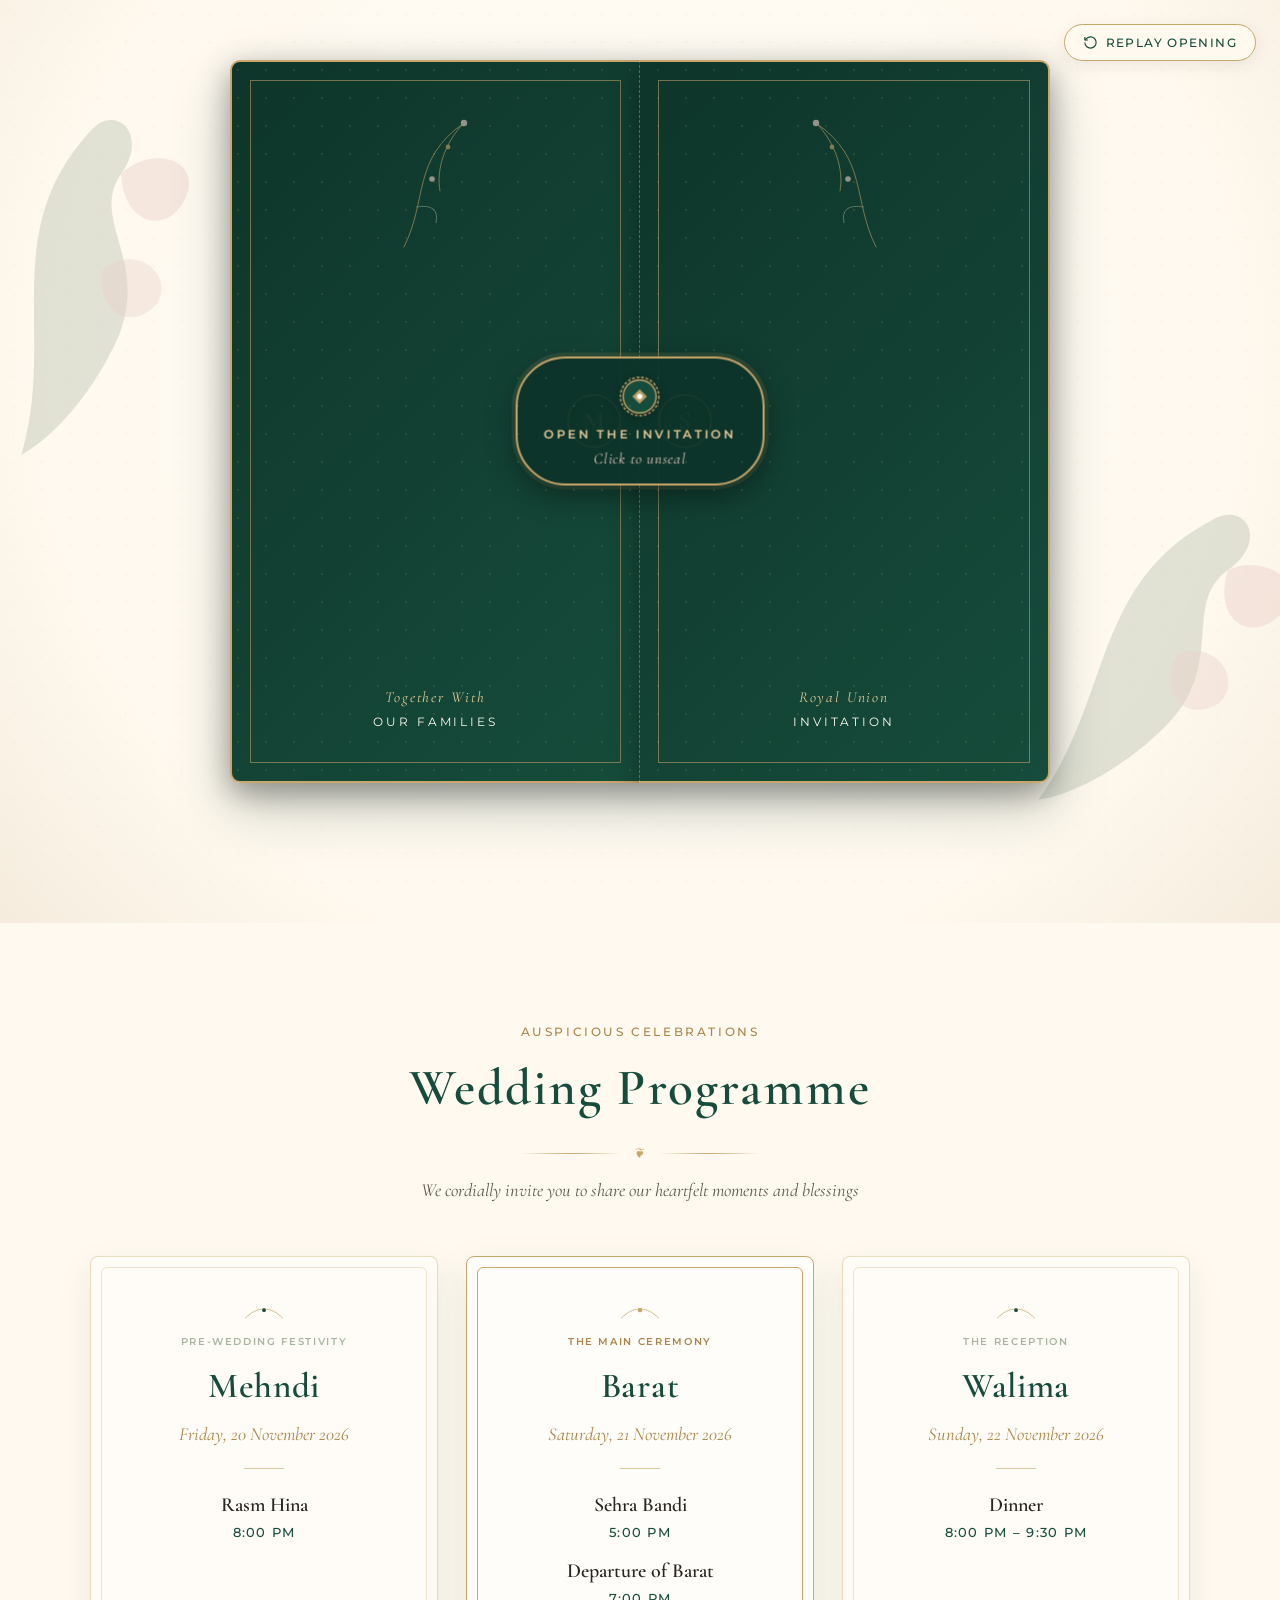
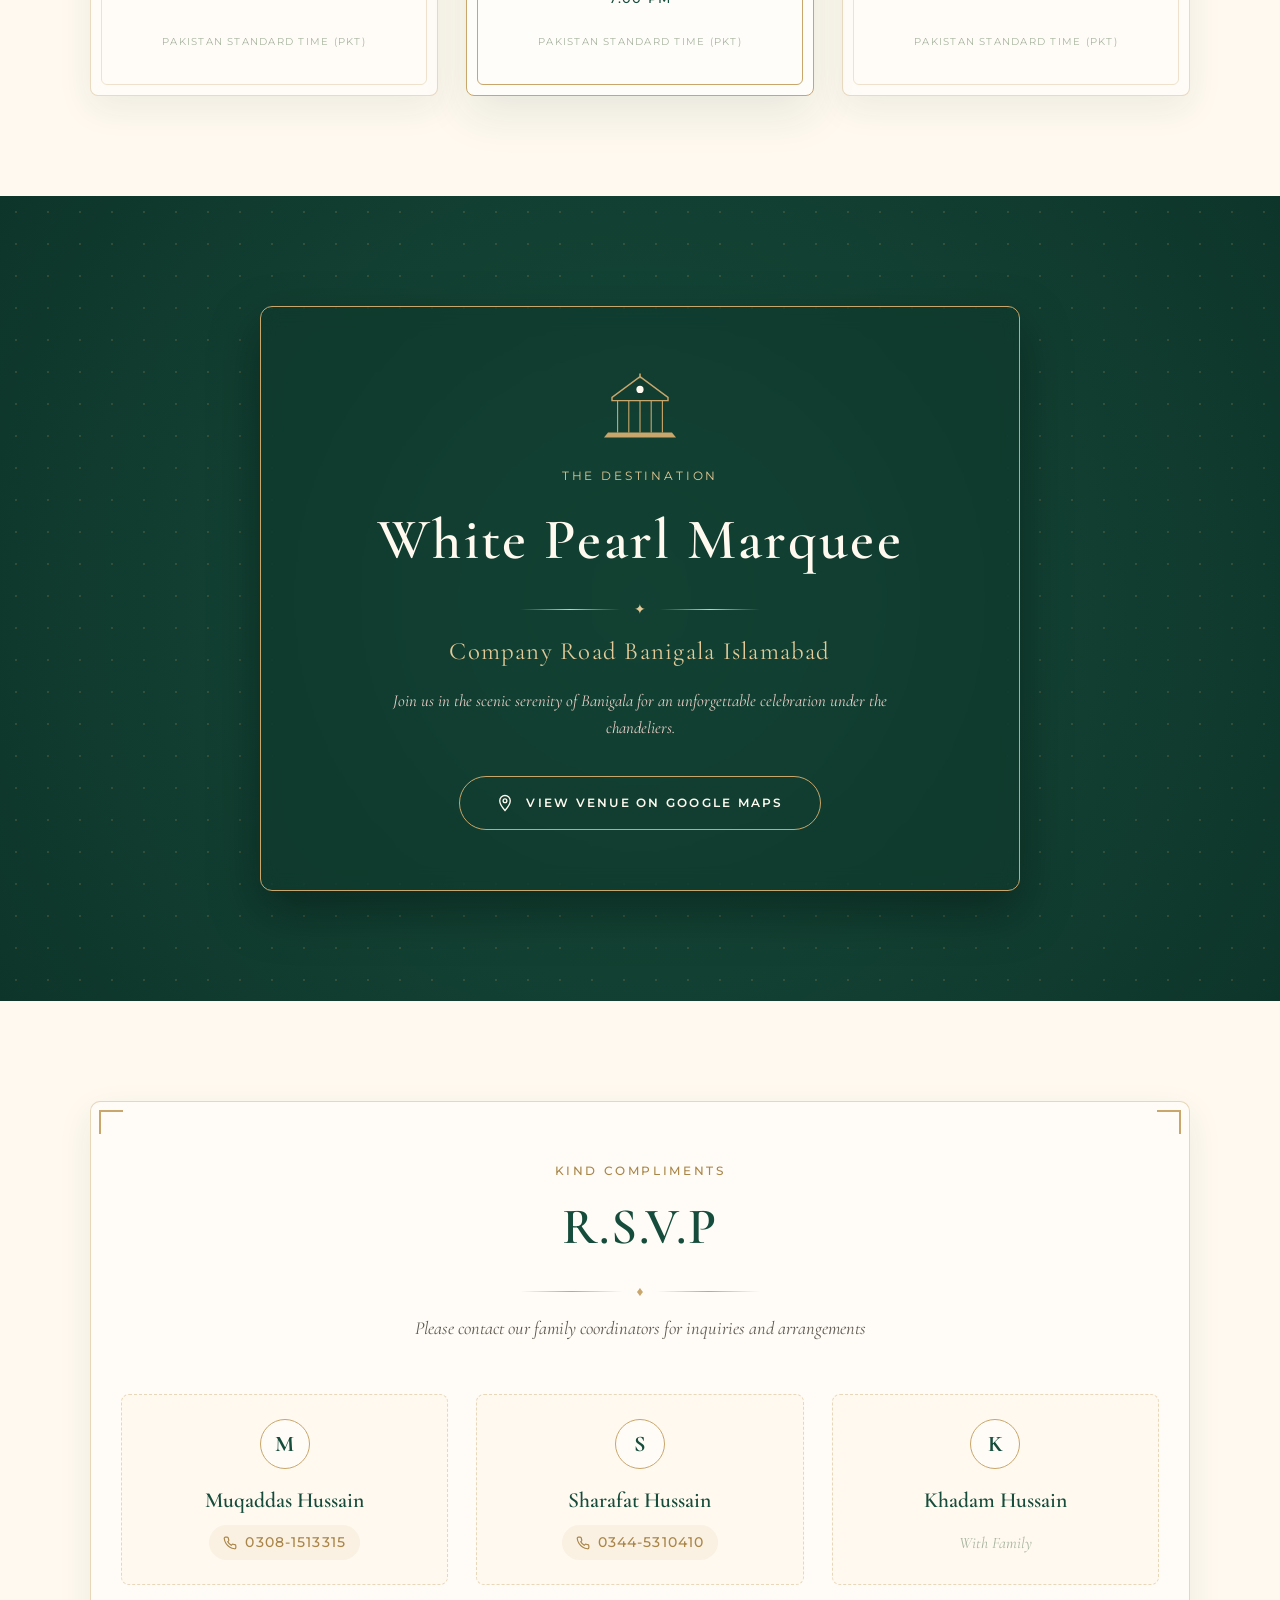
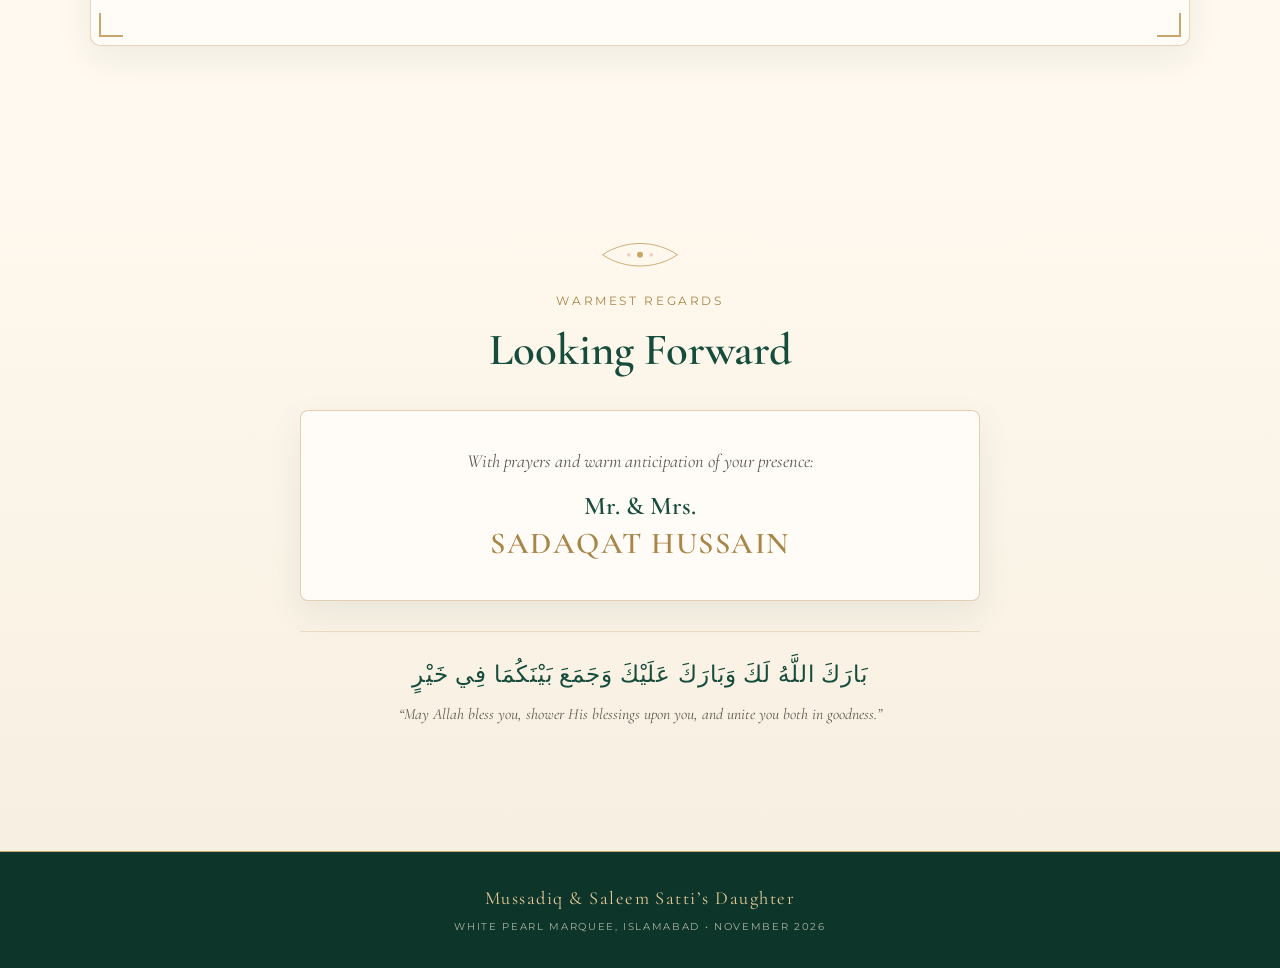
==== commit 1e14aad1: "refactor: simplify wedding invitation details Update the invitation date, format metadata, and remov" ====
--- a/public/standalone.html
+++ b/public/standalone.html
@@ -109,7 +109,7 @@
               <!-- Invitation Footnote -->
               <div class="interior-footer-note">
                 <p class="venue-brief">White Pearl Marquee • Islamabad</p>
-                <p class="date-brief">20 – 22 November 2026</p>
+                <p class="date-brief">22nd November</p>
               </div>
 
             </div>
